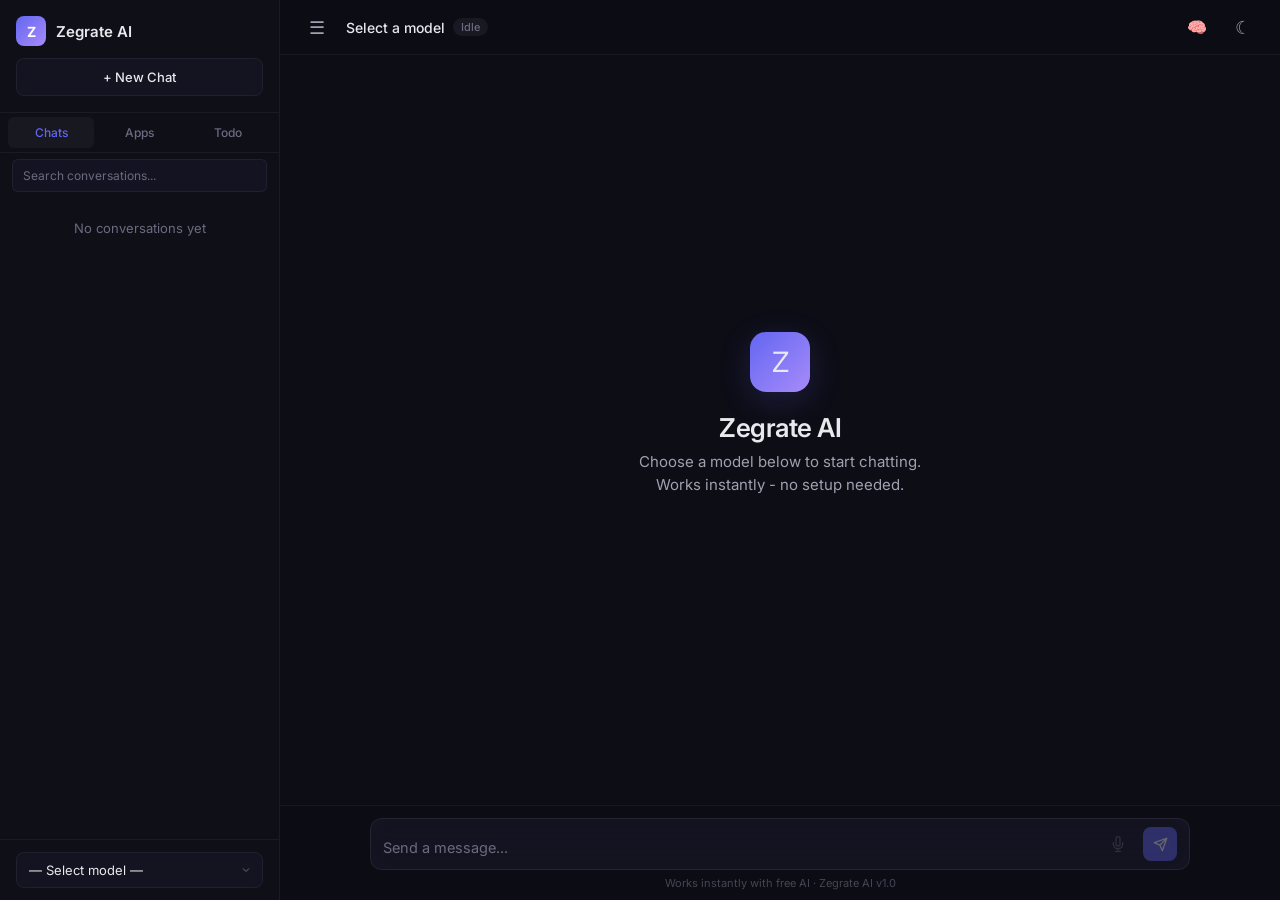
==== public/index.html @ b8888105 "CRITICAL FIX: serve index.html from Vercel CDN, not through Python. Remove old debugger refs. Add pu" ====
<!DOCTYPE html>
<html lang="en" class="dark">
<head>
  <meta charset="UTF-8">
  <meta name="viewport" content="width=device-width, initial-scale=1.0">
  <title>Zegrate AI</title>
  <link rel="preconnect" href="https://fonts.googleapis.com">
  <link rel="preconnect" href="https://fonts.gstatic.com" crossorigin>
  <link href="https://fonts.googleapis.com/css2?family=Inter:wght@300;400;500;600;700&display=swap" rel="stylesheet">
  <link rel="stylesheet" href="/static/css/style.css?v=3">
</head>
<body>
  <div id="app">
    <aside id="sidebar" class="sidebar">
      <div class="sidebar-header">
        <div class="logo">
          <div class="logo-icon">Z</div>
          <span>Zegrate AI</span>
        </div>
        <button id="newChatBtn" class="new-chat-btn">+ New Chat</button>
      </div>

      <div class="sidebar-tabs">
        <button class="sidebar-tab active" data-tab="chats">Chats</button>
        <button class="sidebar-tab" data-tab="apps">Apps</button>
        <button class="sidebar-tab" data-tab="todo">Todo</button>
      </div>

      <div id="sidebarContent" class="sidebar-content">
        <div class="tab-panel active" id="panel-chats">
          <div class="search-bar">
            <input type="text" id="chatSearch" placeholder="Search conversations..." autocomplete="off">
          </div>
          <div id="conversationList" class="conversation-list"></div>
        </div>

        <div class="tab-panel" id="panel-apps">
          <div class="panel-header-row">
            <button id="newAppBtn" class="small-btn">+ New App</button>
          </div>
          <div class="search-bar">
            <input type="text" id="appSearch" placeholder="Search apps..." autocomplete="off">
          </div>
          <div id="appList" class="app-list"></div>
        </div>

        <div class="tab-panel" id="panel-todo">
          <div class="panel-header-row">
            <span class="panel-title">Tasks</span>
          </div>
          <div class="todo-input-row">
            <input type="text" id="todoInput" placeholder="Add a task..." autocomplete="off">
            <button id="addTodoBtn" class="small-btn">Add</button>
          </div>
          <div id="todoList" class="todo-list"></div>
        </div>
      </div>

      <div class="sidebar-footer">
        <select id="modelSelect" class="model-select"></select>
      </div>
    </aside>

    <main id="mainArea" class="main-area">
      <header class="main-header">
        <button id="sidebarToggle" class="icon-btn sidebar-toggle" title="Toggle sidebar">&#9776;</button>
        <div class="header-info">
          <span id="currentModelName" class="model-name">Select a model</span>
          <span id="modelStatus" class="model-status idle">Idle</span>
          <span id="connectStatus" class="connect-status" style="display:none"></span>
        </div>
        <button id="connectBtn" class="icon-btn" title="Settings" style="display:none"></button>
        <button id="thinkingToggle" class="icon-btn thinking-toggle" title="Show thinking">&#129504;</button>
        <button id="themeToggle" class="icon-btn" title="Toggle theme">&#9790;</button>
      </header>

      <div id="chatContainer" class="chat-container">
        <div id="welcomeScreen" class="welcome-screen">
          <div class="welcome-content">
            <div class="welcome-icon">Z</div>
            <h1>Zegrate AI</h1>
            <p>Choose a model below to start chatting.<br>Works instantly - no setup needed.</p>
            <div class="model-cards" id="modelCards"></div>
          </div>
        </div>
        <div id="chatMessages" class="chat-messages" style="display:none"></div>
      </div>

      <div class="input-area">
        <div class="input-wrapper">
          <textarea id="messageInput" placeholder="Send a message..." rows="1" disabled></textarea>
          <button id="voiceBtn" class="voice-btn" title="Voice input" disabled>
            <svg viewBox="0 0 24 24" fill="none" stroke="currentColor" stroke-width="2" stroke-linecap="round" stroke-linejoin="round">
              <path d="M12 1a3 3 0 0 0-3 3v8a3 3 0 0 0 6 0V4a3 3 0 0 0-3-3z"/>
              <path d="M19 10v2a7 7 0 0 1-14 0v-2"/>
              <line x1="12" y1="19" x2="12" y2="23"/>
              <line x1="8" y1="23" x2="16" y2="23"/>
            </svg>
          </button>
          <button id="sendBtn" class="send-btn" disabled>
            <svg viewBox="0 0 24 24" fill="none" stroke="currentColor" stroke-width="2" stroke-linecap="round" stroke-linejoin="round">
              <path d="M22 2L11 13M22 2l-7 20-4-9-9-4 20-7z"/>
            </svg>
          </button>
        </div>
        <div class="input-footer">Works instantly with free AI &middot; Zegrate AI v1.0</div>
      </div>
    </main>
  </div>

  <!-- App Editor Modal -->
  <div id="appModal" class="modal" style="display:none">
    <div class="modal-content">
      <div class="modal-header">
        <h2 id="appModalTitle">New App</h2>
        <button class="icon-btn modal-close" onclick="closeAppModal()">&times;</button>
      </div>
      <div class="modal-body">
        <input type="text" id="appNameInput" placeholder="App name" class="modal-input">
        <input type="text" id="appDescInput" placeholder="Short description" class="modal-input">
        <select id="appCategoryInput" class="modal-input">
          <option value="web">Web App</option>
          <option value="cli">CLI Tool</option>
          <option value="api">API</option>
          <option value="game">Game</option>
          <option value="other">Other</option>
        </select>
        <textarea id="appCodeInput" placeholder="Paste your code here..." class="modal-textarea" rows="12"></textarea>
      </div>
      <div class="modal-footer">
        <button class="small-btn" onclick="closeAppModal()">Cancel</button>
        <button id="saveAppBtn" class="small-btn primary">Save App</button>
      </div>
    </div>
  </div>

  <!-- No connection settings needed - it just works -->

  <script src="/static/js/chat.js?v=3"></script>
</body>
</html>
---- static/css/style.css ----
*, *::before, *::after { box-sizing: border-box; margin: 0; padding: 0; }
html, body { height: 100%; font-family: 'Inter', -apple-system, BlinkMacSystemFont, sans-serif; -webkit-font-smoothing: antialiased; }

html.dark {
  --bg: #0a0a0f;
  --sidebar-bg: rgba(17, 17, 27, 0.85);
  --sidebar-border: rgba(255, 255, 255, 0.05);
  --main-bg: #0d0d16;
  --header-bg: rgba(13, 13, 22, 0.8);
  --input-bg: rgba(25, 25, 42, 0.6);
  --input-border: rgba(255, 255, 255, 0.07);
  --text: #e8e8ed;
  --text-secondary: #a0a0b0;
  --text-muted: #6b6b80;
  --accent: #6366f1;
  --accent-hover: #818cf8;
  --user-msg-bg: linear-gradient(135deg, #6366f1, #7c3aed);
  --assistant-bg: rgba(255, 255, 255, 0.03);
  --assistant-border: rgba(255, 255, 255, 0.06);
  --glass-bg: rgba(25, 25, 42, 0.5);
  --glass-border: rgba(255, 255, 255, 0.06);
  --scrollbar: rgba(255, 255, 255, 0.08);
  --hover: rgba(255, 255, 255, 0.04);
  --danger: #ef4444;
  --code-bg: rgba(0, 0, 0, 0.35);
  --code-inline-bg: rgba(99, 102, 241, 0.12);
}

html.light {
  --bg: #f0f0f4;
  --sidebar-bg: rgba(255, 255, 255, 0.85);
  --sidebar-border: rgba(0, 0, 0, 0.06);
  --main-bg: #f5f5f9;
  --header-bg: rgba(255, 255, 255, 0.85);
  --input-bg: rgba(255, 255, 255, 0.8);
  --input-border: rgba(0, 0, 0, 0.08);
  --text: #1a1a2e;
  --text-secondary: #6b7280;
  --text-muted: #9ca3af;
  --accent: #6366f1;
  --accent-hover: #4f46e5;
  --user-msg-bg: linear-gradient(135deg, #6366f1, #7c3aed);
  --assistant-bg: rgba(0, 0, 0, 0.02);
  --assistant-border: rgba(0, 0, 0, 0.06);
  --glass-bg: rgba(255, 255, 255, 0.7);
  --glass-border: rgba(0, 0, 0, 0.06);
  --scrollbar: rgba(0, 0, 0, 0.08);
  --hover: rgba(0, 0, 0, 0.03);
  --danger: #dc2626;
  --code-bg: rgba(0, 0, 0, 0.06);
  --code-inline-bg: rgba(99, 102, 241, 0.1);
}

body {
  background: var(--bg);
  color: var(--text);
  overflow: hidden;
  height: 100vh;
}

#app {
  display: flex;
  height: 100vh;
  position: relative;
}

/* ===== SIDEBAR ===== */
.sidebar {
  width: 280px;
  min-width: 280px;
  background: var(--sidebar-bg);
  backdrop-filter: blur(20px);
  -webkit-backdrop-filter: blur(20px);
  border-right: 1px solid var(--sidebar-border);
  display: flex;
  flex-direction: column;
  transition: transform 0.3s cubic-bezier(0.4, 0, 0.2, 1);
  z-index: 100;
}

.sidebar-header {
  padding: 16px;
  border-bottom: 1px solid var(--sidebar-border);
  display: flex;
  flex-direction: column;
  gap: 12px;
}

.logo {
  display: flex;
  align-items: center;
  gap: 10px;
  font-size: 15px;
  font-weight: 600;
}

.logo-icon {
  width: 30px;
  height: 30px;
  border-radius: 8px;
  background: linear-gradient(135deg, #6366f1, #a78bfa);
  display: flex;
  align-items: center;
  justify-content: center;
  font-size: 14px;
  font-weight: 700;
  color: white;
}

.new-chat-btn {
  width: 100%;
  padding: 10px;
  border-radius: 8px;
  border: 1px solid var(--glass-border);
  background: var(--glass-bg);
  backdrop-filter: blur(8px);
  color: var(--text);
  font-size: 13px;
  cursor: pointer;
  transition: all 0.2s;
  font-weight: 500;
  font-family: inherit;
}
.new-chat-btn:hover {
  background: var(--hover);
  border-color: var(--accent);
}

.conversation-list {
  flex: 1;
  overflow-y: auto;
  padding: 8px;
}

.conversation-list::-webkit-scrollbar { width: 4px; }
.conversation-list::-webkit-scrollbar-thumb { background: var(--scrollbar); border-radius: 2px; }

.conv-item {
  padding: 10px 12px;
  border-radius: 6px;
  cursor: pointer;
  font-size: 13px;
  color: var(--text-secondary);
  transition: all 0.15s;
  white-space: nowrap;
  overflow: hidden;
  text-overflow: ellipsis;
  position: relative;
}
.conv-item:hover { background: var(--hover); color: var(--text); }
.conv-item.active {
  background: var(--hover);
  color: var(--text);
  border-left: 2px solid var(--accent);
}

.conv-delete {
  position: absolute;
  right: 8px;
  top: 50%;
  transform: translateY(-50%);
  width: 20px;
  height: 20px;
  border-radius: 4px;
  border: none;
  background: transparent;
  color: var(--text-muted);
  cursor: pointer;
  font-size: 14px;
  display: none;
  align-items: center;
  justify-content: center;
  line-height: 1;
}
.conv-item:hover .conv-delete { display: flex; }
.conv-delete:hover { color: var(--danger); background: rgba(239, 68, 68, 0.15); }

.sidebar-footer {
  padding: 12px 16px;
  border-top: 1px solid var(--sidebar-border);
}

.model-select {
  width: 100%;
  padding: 9px 12px;
  border-radius: 8px;
  border: 1px solid var(--glass-border);
  background: var(--glass-bg);
  backdrop-filter: blur(8px);
  color: var(--text);
  font-size: 13px;
  cursor: pointer;
  outline: none;
  font-family: inherit;
  appearance: none;
  background-image: url("data:image/svg+xml,%3Csvg xmlns='http://www.w3.org/2000/svg' width='12' height='12' viewBox='0 0 24 24' fill='none' stroke='%236b6b80' stroke-width='2'%3E%3Cpath d='M6 9l6 6 6-6'/%3E%3C/svg%3E");
  background-repeat: no-repeat;
  background-position: right 10px center;
  padding-right: 30px;
}
.model-select:focus { border-color: var(--accent); }

/* ===== MAIN AREA ===== */
.main-area {
  flex: 1;
  display: flex;
  flex-direction: column;
  background: var(--main-bg);
  min-width: 0;
  position: relative;
}

.main-header {
  padding: 10px 20px;
  background: var(--header-bg);
  backdrop-filter: blur(16px);
  -webkit-backdrop-filter: blur(16px);
  border-bottom: 1px solid var(--sidebar-border);
  display: flex;
  align-items: center;
  gap: 12px;
  z-index: 10;
  min-height: 54px;
}

.icon-btn {
  width: 34px;
  height: 34px;
  border-radius: 8px;
  border: none;
  background: transparent;
  color: var(--text-secondary);
  font-size: 18px;
  cursor: pointer;
  display: flex;
  align-items: center;
  justify-content: center;
  transition: all 0.2s;
  font-family: inherit;
}
.icon-btn:hover { background: var(--hover); color: var(--text); }

.header-info {
  flex: 1;
  display: flex;
  align-items: center;
  gap: 8px;
}
.model-name { font-size: 14px; font-weight: 500; }

.model-status {
  font-size: 11px;
  padding: 2px 8px;
  border-radius: 10px;
  font-weight: 500;
  transition: all 0.3s;
}
.model-status.idle { background: rgba(107, 114, 128, 0.12); color: var(--text-muted); }
.model-status.thinking {
  background: rgba(99, 102, 241, 0.15);
  color: var(--accent);
  animation: pulse 1.5s ease infinite;
}
.model-status.error { background: rgba(239, 68, 68, 0.15); color: var(--danger); }

@keyframes pulse {
  0%, 100% { opacity: 1; }
  50% { opacity: 0.6; }
}

/* ===== CHAT CONTAINER ===== */
.chat-container {
  flex: 1;
  overflow-y: auto;
  display: flex;
  flex-direction: column;
  scroll-behavior: smooth;
}
.chat-container::-webkit-scrollbar { width: 6px; }
.chat-container::-webkit-scrollbar-thumb { background: var(--scrollbar); border-radius: 3px; }
.chat-container::-webkit-scrollbar-thumb:hover { background: rgba(255, 255, 255, 0.15); }

/* ===== WELCOME SCREEN ===== */
.welcome-screen {
  flex: 1;
  display: flex;
  align-items: center;
  justify-content: center;
  padding: 40px 20px;
}

.welcome-content {
  text-align: center;
  max-width: 520px;
}

.welcome-icon {
  width: 60px;
  height: 60px;
  margin: 0 auto 20px;
  border-radius: 16px;
  background: linear-gradient(135deg, #6366f1, #a78bfa);
  display: flex;
  align-items: center;
  justify-content: center;
  font-size: 28px;
  box-shadow: 0 8px 32px rgba(99, 102, 241, 0.2);
}

.welcome-content h1 {
  font-size: 26px;
  font-weight: 600;
  margin-bottom: 8px;
  letter-spacing: -0.5px;
}

.welcome-content p {
  color: var(--text-secondary);
  font-size: 15px;
  margin-bottom: 32px;
  line-height: 1.5;
}

.model-cards {
  display: flex;
  gap: 10px;
  justify-content: center;
  flex-wrap: wrap;
}

.model-card {
  padding: 14px 18px;
  border-radius: 12px;
  background: var(--glass-bg);
  backdrop-filter: blur(12px);
  -webkit-backdrop-filter: blur(12px);
  border: 1px solid var(--glass-border);
  cursor: pointer;
  transition: all 0.25s ease;
  text-align: center;
  min-width: 130px;
}
.model-card:hover {
  border-color: var(--accent);
  transform: translateY(-3px);
  box-shadow: 0 12px 28px rgba(99, 102, 241, 0.08);
}

.model-card-icon {
  font-size: 24px;
  margin-bottom: 6px;
}
.model-card-name {
  font-size: 13px;
  font-weight: 500;
  margin-bottom: 2px;
}
.model-card-size {
  font-size: 11px;
  color: var(--text-muted);
}

/* ===== CHAT MESSAGES ===== */
.chat-messages {
  flex: 1;
  padding: 0;
  display: flex;
  flex-direction: column;
}

.message {
  padding: 18px 24px;
  display: flex;
  gap: 14px;
  max-width: 820px;
  width: 100%;
  margin: 0 auto;
  animation: fadeIn 0.25s ease;
}

@keyframes fadeIn {
  from { opacity: 0; transform: translateY(6px); }
  to { opacity: 1; transform: translateY(0); }
}

.message.user-message {
  background: var(--user-msg-bg);
  margin: 8px auto;
  border-radius: 14px 14px 4px 14px;
  max-width: 75%;
  margin-left: auto;
  margin-right: 24px;
  padding: 12px 16px;
}

.message-avatar {
  width: 30px;
  height: 30px;
  border-radius: 6px;
  flex-shrink: 0;
  display: flex;
  align-items: center;
  justify-content: center;
  font-size: 13px;
  font-weight: 600;
}
.message-avatar.user {
  background: rgba(255, 255, 255, 0.2);
  color: white;
}
.message-avatar.assistant {
  background: rgba(255, 255, 255, 0.06);
  color: var(--text);
  border: 1px solid var(--assistant-border);
}

.user-message .message-avatar.user { display: none; }

.message-content {
  flex: 1;
  font-size: 14.5px;
  line-height: 1.7;
  min-width: 0;
}

.user-message .message-content {
  color: white;
}

.message-content p { margin-bottom: 8px; }
.message-content p:last-child { margin-bottom: 0; }

.message-content pre {
  margin: 10px 0;
  padding: 14px 16px;
  border-radius: 8px;
  background: var(--code-bg);
  overflow-x: auto;
  font-size: 13px;
  line-height: 1.5;
  border: 1px solid var(--assistant-border);
}

.message-content code {
  font-family: 'JetBrains Mono', 'Fira Code', 'Cascadia Code', monospace;
  font-size: 13px;
}

.message-content :not(pre) > code {
  padding: 2px 6px;
  border-radius: 4px;
  background: var(--code-inline-bg);
  color: var(--accent);
  font-size: 13px;
}

.message-content br { content: ''; display: block; margin: 4px 0; }

.message-content strong { font-weight: 600; }

.message-content ul, .message-content ol {
  padding-left: 20px;
  margin-bottom: 8px;
}
.message-content li { margin-bottom: 4px; }

.message-content h1, .message-content h2, .message-content h3,
.message-content h4, .message-content h5, .message-content h6 {
  font-weight: 600;
  margin-top: 16px;
  margin-bottom: 8px;
}
.message-content h1 { font-size: 20px; }
.message-content h2 { font-size: 18px; }
.message-content h3 { font-size: 16px; }

.message-content blockquote {
  border-left: 3px solid var(--accent);
  padding-left: 12px;
  margin: 10px 0;
  color: var(--text-secondary);
}

.message-content table {
  border-collapse: collapse;
  margin: 10px 0;
  width: 100%;
  font-size: 13px;
}
.message-content th, .message-content td {
  border: 1px solid var(--assistant-border);
  padding: 8px 12px;
  text-align: left;
}
.message-content th {
  background: var(--hover);
  font-weight: 600;
}

.message-time {
  font-size: 11px;
  color: var(--text-muted);
  margin-top: 6px;
  opacity: 0.7;
}

.user-message .message-time { color: rgba(255, 255, 255, 0.6); }

/* ===== TYPING INDICATOR ===== */
.typing-indicator {
  padding: 18px 24px;
  display: flex;
  gap: 14px;
  max-width: 820px;
  width: 100%;
  margin: 0 auto;
}

.typing-dots {
  display: flex;
  align-items: center;
  gap: 4px;
  padding: 10px 16px;
  background: var(--assistant-bg);
  border-radius: 12px;
  border: 1px solid var(--assistant-border);
}

.typing-dot {
  width: 7px;
  height: 7px;
  border-radius: 50%;
  background: var(--text-muted);
  animation: typingBounce 1.4s ease infinite;
}
.typing-dot:nth-child(2) { animation-delay: 0.2s; }
.typing-dot:nth-child(3) { animation-delay: 0.4s; }

@keyframes typingBounce {
  0%, 60%, 100% { transform: translateY(0); }
  30% { transform: translateY(-5px); }
}

/* ===== INPUT AREA ===== */
.input-area {
  padding: 12px 24px 10px;
  background: var(--header-bg);
  backdrop-filter: blur(16px);
  -webkit-backdrop-filter: blur(16px);
  border-top: 1px solid var(--sidebar-border);
}

.input-wrapper {
  display: flex;
  align-items: flex-end;
  gap: 8px;
  max-width: 820px;
  margin: 0 auto;
  padding: 8px 12px;
  border-radius: 12px;
  border: 1px solid var(--input-border);
  background: var(--input-bg);
  backdrop-filter: blur(12px);
  -webkit-backdrop-filter: blur(12px);
  transition: border-color 0.2s;
}
.input-wrapper:focus-within {
  border-color: var(--accent);
}

#messageInput {
  flex: 1;
  border: none;
  background: transparent;
  color: var(--text);
  font-size: 14.5px;
  font-family: inherit;
  outline: none;
  resize: none;
  max-height: 160px;
  line-height: 1.5;
  padding: 2px 0;
}
#messageInput::placeholder { color: var(--text-muted); }

.send-btn {
  width: 34px;
  height: 34px;
  border-radius: 8px;
  border: none;
  background: var(--accent);
  color: white;
  cursor: pointer;
  display: flex;
  align-items: center;
  justify-content: center;
  transition: all 0.2s;
  flex-shrink: 0;
}
.send-btn:hover { background: var(--accent-hover); }
.send-btn:disabled { opacity: 0.35; cursor: not-allowed; }
.send-btn svg { width: 15px; height: 15px; }

.input-footer {
  text-align: center;
  padding: 6px 0 0;
  font-size: 11px;
  color: var(--text-muted);
  opacity: 0.6;
}

/* ===== RESPONSIVE ===== */
@media (max-width: 768px) {
  .sidebar {
    position: fixed;
    left: 0;
    top: 0;
    height: 100%;
    transform: translateX(-100%);
    box-shadow: 4px 0 24px rgba(0, 0, 0, 0.3);
  }
  .sidebar.open {
    transform: translateX(0);
  }
  .message { padding: 14px 16px; }
  .message.user-message { margin-right: 12px; max-width: 85%; }
  .input-area { padding: 10px 14px 8px; }
  .model-cards { flex-direction: column; align-items: center; }
  .model-card { min-width: 200px; }
}

/* ===== SCROLLBAR GLOBAL ===== */
::-webkit-scrollbar { width: 6px; }
::-webkit-scrollbar-track { background: transparent; }
::-webkit-scrollbar-thumb { background: var(--scrollbar); border-radius: 3px; }
::-webkit-scrollbar-thumb:hover { background: rgba(255, 255, 255, 0.15); }

/* ===== SIDEBAR TABS ===== */
.sidebar-tabs {
  display: flex;
  border-bottom: 1px solid var(--sidebar-border);
  padding: 4px 8px;
  gap: 2px;
}

.sidebar-tab {
  flex: 1;
  padding: 8px 4px;
  border: none;
  background: transparent;
  color: var(--text-muted);
  font-size: 12px;
  font-weight: 500;
  cursor: pointer;
  border-radius: 6px;
  transition: all 0.2s;
  font-family: inherit;
}
.sidebar-tab:hover { background: var(--hover); color: var(--text); }
.sidebar-tab.active { background: var(--hover); color: var(--accent); }

.sidebar-content {
  flex: 1;
  overflow: hidden;
  display: flex;
  flex-direction: column;
}

.tab-panel {
  display: none;
  flex-direction: column;
  height: 100%;
  overflow: hidden;
}
.tab-panel.active { display: flex; }

.panel-header-row {
  display: flex;
  align-items: center;
  justify-content: space-between;
  padding: 8px 12px 4px;
}
.panel-title { font-size: 13px; font-weight: 500; color: var(--text-secondary); }

.small-btn {
  padding: 6px 12px;
  border-radius: 6px;
  border: 1px solid var(--glass-border);
  background: var(--glass-bg);
  color: var(--text);
  font-size: 12px;
  cursor: pointer;
  font-family: inherit;
  transition: all 0.2s;
}
.small-btn:hover { border-color: var(--accent); }
.small-btn.primary { background: var(--accent); color: white; border-color: var(--accent); }
.small-btn.primary:hover { background: var(--accent-hover); }

/* ===== SEARCH BAR ===== */
.search-bar {
  padding: 6px 12px;
}
.search-bar input {
  width: 100%;
  padding: 8px 10px;
  border-radius: 6px;
  border: 1px solid var(--glass-border);
  background: var(--glass-bg);
  color: var(--text);
  font-size: 12px;
  font-family: inherit;
  outline: none;
  transition: border-color 0.2s;
}
.search-bar input:focus { border-color: var(--accent); }
.search-bar input::placeholder { color: var(--text-muted); }

/* ===== APP LIST ===== */
.app-list, .todo-list {
  flex: 1;
  overflow-y: auto;
  padding: 4px 8px;
}
.app-list::-webkit-scrollbar, .todo-list::-webkit-scrollbar { width: 4px; }
.app-list::-webkit-scrollbar-thumb, .todo-list::-webkit-scrollbar-thumb { background: var(--scrollbar); border-radius: 2px; }

.app-card {
  padding: 10px 12px;
  border-radius: 6px;
  background: var(--glass-bg);
  border: 1px solid var(--glass-border);
  margin-bottom: 6px;
  cursor: pointer;
  transition: all 0.2s;
}
.app-card:hover { border-color: var(--accent); }
.app-card-name { font-size: 13px; font-weight: 500; margin-bottom: 2px; }
.app-card-desc { font-size: 11px; color: var(--text-muted); }
.app-card-actions { display: flex; gap: 4px; margin-top: 6px; }
.app-card-actions .small-btn { padding: 3px 8px; font-size: 11px; }

/* ===== TODO ===== */
.todo-input-row {
  display: flex;
  gap: 6px;
  padding: 6px 12px;
}
.todo-input-row input {
  flex: 1;
  padding: 8px 10px;
  border-radius: 6px;
  border: 1px solid var(--glass-border);
  background: var(--glass-bg);
  color: var(--text);
  font-size: 12px;
  font-family: inherit;
  outline: none;
}
.todo-input-row input:focus { border-color: var(--accent); }
.todo-input-row input::placeholder { color: var(--text-muted); }
.todo-input-row .small-btn { padding: 8px 12px; }

.todo-item {
  display: flex;
  align-items: center;
  gap: 8px;
  padding: 8px 12px;
  border-radius: 6px;
  font-size: 13px;
  transition: all 0.2s;
}
.todo-item:hover { background: var(--hover); }
.todo-item.completed .todo-text { text-decoration: line-through; opacity: 0.5; }
.todo-checkbox {
  width: 16px; height: 16px;
  border-radius: 4px;
  border: 2px solid var(--text-muted);
  cursor: pointer;
  flex-shrink: 0;
  display: flex;
  align-items: center;
  justify-content: center;
  transition: all 0.2s;
}
.todo-checkbox.checked { background: var(--accent); border-color: var(--accent); }
.todo-checkbox.checked::after { content: '\2713'; color: white; font-size: 11px; }
.todo-text { flex: 1; }
.todo-delete {
  width: 20px; height: 20px;
  border-radius: 4px;
  border: none;
  background: transparent;
  color: var(--text-muted);
  cursor: pointer;
  font-size: 14px;
  display: none;
  align-items: center;
  justify-content: center;
}
.todo-item:hover .todo-delete { display: flex; }
.todo-delete:hover { color: var(--danger); background: rgba(239, 68, 68, 0.15); }

/* ===== VOICE BUTTON ===== */
.voice-btn {
  width: 34px;
  height: 34px;
  border-radius: 8px;
  border: none;
  background: transparent;
  color: var(--text-muted);
  cursor: pointer;
  display: flex;
  align-items: center;
  justify-content: center;
  transition: all 0.2s;
  flex-shrink: 0;
}
.voice-btn:hover { background: var(--hover); color: var(--accent); }
.voice-btn:disabled { opacity: 0.3; cursor: not-allowed; }
.voice-btn.recording { color: var(--danger); animation: pulse 1s infinite; }
.voice-btn svg { width: 16px; height: 16px; }

/* ===== MODAL ===== */
.modal {
  position: fixed;
  inset: 0;
  background: rgba(0,0,0,0.6);
  backdrop-filter: blur(8px);
  display: flex;
  align-items: center;
  justify-content: center;
  z-index: 1000;
}
.modal-content {
  background: var(--main-bg);
  border: 1px solid var(--glass-border);
  border-radius: 16px;
  width: 90%;
  max-width: 600px;
  max-height: 85vh;
  display: flex;
  flex-direction: column;
  box-shadow: 0 24px 64px rgba(0,0,0,0.4);
}
.modal-header {
  display: flex;
  align-items: center;
  justify-content: space-between;
  padding: 16px 20px;
  border-bottom: 1px solid var(--sidebar-border);
}
.modal-header h2 { font-size: 16px; font-weight: 600; }
.modal-close { font-size: 22px; }
.modal-body {
  padding: 16px 20px;
  overflow-y: auto;
  display: flex;
  flex-direction: column;
  gap: 10px;
}
.modal-footer {
  padding: 12px 20px;
  border-top: 1px solid var(--sidebar-border);
  display: flex;
  gap: 8px;
  justify-content: flex-end;
}
.modal-input, .modal-textarea {
  width: 100%;
  padding: 10px 12px;
  border-radius: 8px;
  border: 1px solid var(--glass-border);
  background: var(--glass-bg);
  color: var(--text);
  font-size: 13px;
  font-family: inherit;
  outline: none;
}
.modal-input:focus, .modal-textarea:focus { border-color: var(--accent); }
.modal-textarea { resize: vertical; min-height: 120px; font-family: 'JetBrains Mono', monospace; font-size: 12px; }

/* ===== PROVIDER TABS ===== */
.provider-tab {
  padding: 6px 12px;
  border-radius: 6px;
  border: 1px solid var(--input-border);
  background: var(--input-bg);
  color: var(--text-secondary);
  font-size: 12px;
  cursor: pointer;
  transition: all 0.2s;
}
.provider-tab:hover { border-color: var(--accent); color: var(--text); }
.provider-tab.active {
  background: var(--accent);
  color: white;
  border-color: var(--accent);
}
.provider-panel {
  padding: 12px;
  background: var(--input-bg);
  border-radius: 8px;
  border: 1px solid var(--input-border);
}

/* ===== TOAST ===== */
.toast {
  position: fixed;
  bottom: 100px;
  left: 50%;
  transform: translateX(-50%);
  padding: 10px 20px;
  border-radius: 8px;
  background: rgba(239, 68, 68, 0.85);
  backdrop-filter: blur(8px);
  color: white;
  font-size: 13px;
  z-index: 9999;
  animation: toastIn 0.3s ease;
  white-space: nowrap;
}
@keyframes toastIn {
  from { opacity: 0; transform: translateX(-50%) translateY(10px); }
  to { opacity: 1; transform: translateX(-50%) translateY(0); }
}

/* ===== THINKING TOGGLE ===== */
.thinking-toggle {
  font-size: 16px !important;
  transition: all 0.2s;
}
.thinking-toggle.active {
  color: var(--accent);
  background: rgba(99, 102, 241, 0.12);
  box-shadow: 0 0 12px rgba(99, 102, 241, 0.2);
}

/* ===== THINKING BLOCK ===== */
.thinking-block {
  margin: 4px 0 8px;
  padding: 10px 14px;
  border-radius: 8px;
  background: rgba(99, 102, 241, 0.06);
  border: 1px solid rgba(99, 102, 241, 0.12);
  font-size: 13px;
  width: 100%;
}
.thinking-label {
  font-size: 12px;
  font-weight: 500;
  color: var(--accent);
  margin-bottom: 4px;
  user-select: none;
}
.thinking-text {
  color: var(--text-muted);
  font-style: italic;
  line-height: 1.6;
  font-size: 12.5px;
  white-space: pre-wrap;
}

.connect-status {
  font-size: 11px;
  margin-left: 8px;
  padding: 2px 8px;
  border-radius: 4px;
  background: rgba(99, 102, 241, 0.15);
  color: var(--accent);
}
.connect-status.connected {
  background: rgba(34, 197, 94, 0.15);
  color: #22c55e;
}

@keyframes pulse {
  0%, 100% { opacity: 1; }
  50% { opacity: 0.4; }
}
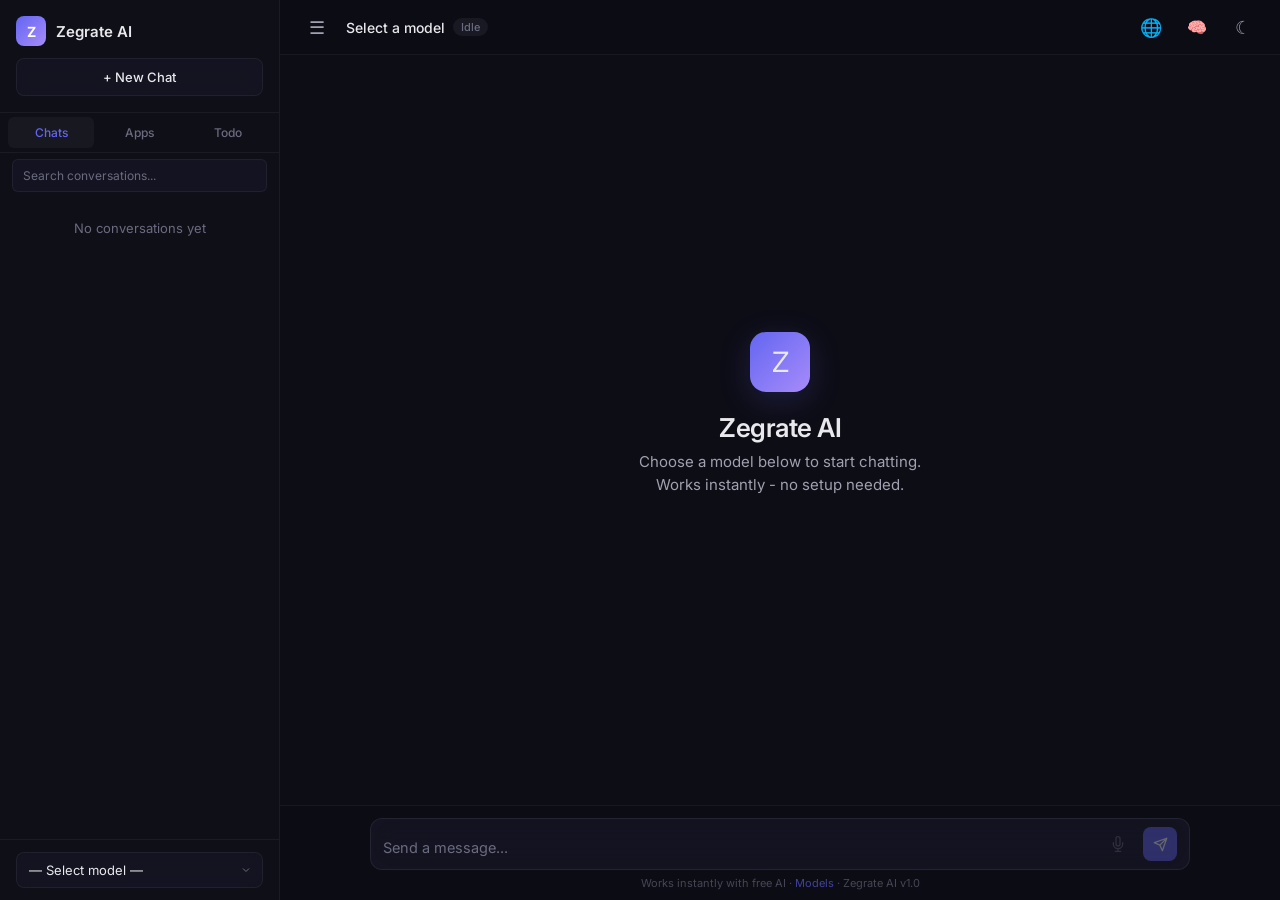
==== commit cfc225a6: "fix: llama.cpp tunnel routing, robust reconnect, model display" ====
--- a/public/index.html
+++ b/public/index.html
@@ -69,7 +69,7 @@
           <span id="modelStatus" class="model-status idle">Idle</span>
           <span id="connectStatus" class="connect-status" style="display:none"></span>
         </div>
-        <button id="connectBtn" class="icon-btn" title="Settings" style="display:none"></button>
+        <button id="connectBtn" class="icon-btn" title="Connect to local server">&#127760;</button>
         <button id="thinkingToggle" class="icon-btn thinking-toggle" title="Show thinking">&#129504;</button>
         <button id="themeToggle" class="icon-btn" title="Toggle theme">&#9790;</button>
       </header>
@@ -103,7 +103,7 @@
             </svg>
           </button>
         </div>
-        <div class="input-footer">Works instantly with free AI &middot; Zegrate AI v1.0</div>
+        <div class="input-footer">Works instantly with free AI &middot; <a href="https://hf.co/yimn-Aghosh/zegrate-turbo-debugger" target="_blank" style="color:var(--accent,#7c5cff);text-decoration:none">Models</a> &middot; Zegrate AI v1.0</div>
       </div>
     </main>
   </div>
@@ -134,7 +134,28 @@
     </div>
   </div>
 
-  <!-- No connection settings needed - it just works -->
+  <!-- Connection Settings Modal -->
+  <div id="connectModal" class="modal" style="display:none">
+    <div class="modal-content" style="max-width:420px">
+      <div class="modal-header">
+        <h2>Connect to Local Server</h2>
+        <button class="icon-btn modal-close" onclick="closeConnectModal()">&times;</button>
+      </div>
+      <div class="modal-body">
+        <p style="font-size:13px;opacity:0.7;margin-bottom:12px">
+          Running on Vercel? Paste your tunnel URL to connect to your local Ollama.
+        </p>
+        <input type="text" id="localUrlInput" placeholder="https://your-tunnel.trycloudflare.com" class="modal-input">
+        <p style="font-size:12px;opacity:0.5;margin-top:8px">
+          Leave empty to use the cloud backend. URL is saved in your browser.
+        </p>
+      </div>
+      <div class="modal-footer">
+        <button class="small-btn" onclick="closeConnectModal()">Cancel</button>
+        <button id="saveConnectBtn" class="small-btn primary">Save</button>
+      </div>
+    </div>
+  </div>
 
   <script src="/static/js/chat.js?v=3"></script>
 </body>
